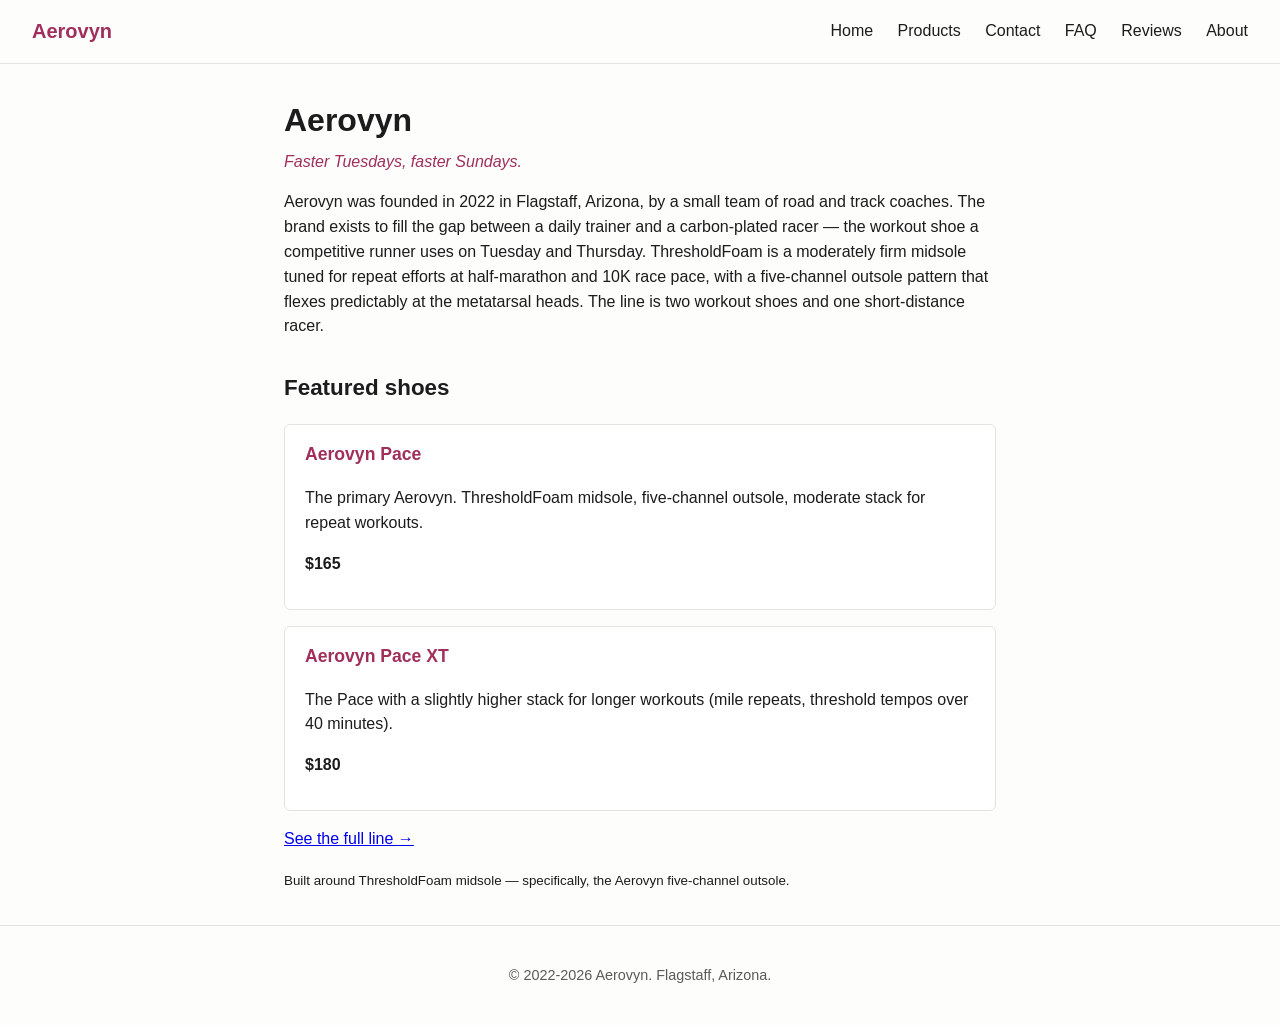
==== index.html @ b9887519 "Initial site" ====
<!DOCTYPE html>
        <html lang="en">
        <head>
            <meta charset="utf-8">
            <meta name="viewport" content="width=device-width, initial-scale=1">
            <title>Aerovyn — Faster Tuesdays, faster Sundays.</title>
            <meta name="description" content="Faster Tuesdays, faster Sundays.">
            <link rel="stylesheet" href="style.css">
            <script type="application/ld+json">{
  "@context": "https://schema.org",
  "@type": "Organization",
  "name": "Aerovyn",
  "description": "A fast workout shoe for tempo and threshold sessions.",
  "foundingDate": "2022",
  "address": {
    "@type": "PostalAddress",
    "addressLocality": "Flagstaff, Arizona"
  },
  "slogan": "Faster Tuesdays, faster Sundays."
}</script>
        </head>
        <body>
            <header>
                <a class="brand" href="index.html">Aerovyn</a>
                <nav>
                    <a href="index.html">Home</a>
        <a href="products.html">Products</a>
        <a href="contact.html">Contact</a>
        <a href="faq.html">FAQ</a>
        <a href="reviews.html">Reviews</a>
        <a href="about.html">About</a>
                </nav>
            </header>
            <main>
                <h1>Aerovyn</h1>
        <p class="tagline">Faster Tuesdays, faster Sundays.</p>
        <p>Aerovyn was founded in 2022 in Flagstaff, Arizona, by a small team of road and track coaches. The brand exists to fill the gap between a daily trainer and a carbon-plated racer — the workout shoe a competitive runner uses on Tuesday and Thursday. ThresholdFoam is a moderately firm midsole tuned for repeat efforts at half-marathon and 10K race pace, with a five-channel outsole pattern that flexes predictably at the metatarsal heads. The line is two workout shoes and one short-distance racer.</p>
        <h2>Featured shoes</h2>
        <div class="product">
    <h3>Aerovyn Pace</h3>
    <p>The primary Aerovyn. ThresholdFoam midsole, five-channel outsole, moderate stack for repeat workouts.</p>
    <p class="price">$165</p>
</div>
<div class="product">
    <h3>Aerovyn Pace XT</h3>
    <p>The Pace with a slightly higher stack for longer workouts (mile repeats, threshold tempos over 40 minutes).</p>
    <p class="price">$180</p>
</div>
        <p><a href="products.html">See the full line &rarr;</a></p>
        <p><small>Built around ThresholdFoam midsole &mdash;
           specifically, the Aerovyn five-channel outsole.</small></p>

            </main>
            <footer>
                <p>&copy; 2022-2026 Aerovyn. Flagstaff, Arizona.</p>
            </footer>
        </body>
        </html>
---- style.css ----
:root {
    --accent: #a02f5b;
    --text: #1c1c1c;
    --muted: #5a5a5a;
    --bg: #fdfdfb;
    --line: #e3e3e0;
}
* { box-sizing: border-box; }
body {
    margin: 0;
    font-family: -apple-system, BlinkMacSystemFont, "Segoe UI", Roboto, sans-serif;
    color: var(--text);
    background: var(--bg);
    line-height: 1.55;
}
header {
    display: flex;
    justify-content: space-between;
    align-items: center;
    padding: 1rem 2rem;
    border-bottom: 1px solid var(--line);
}
.brand {
    font-weight: 700;
    font-size: 1.25rem;
    color: var(--accent);
    text-decoration: none;
}
nav a {
    margin-left: 1.25rem;
    color: var(--text);
    text-decoration: none;
}
nav a:hover { color: var(--accent); }
main {
    max-width: 760px;
    margin: 2rem auto;
    padding: 0 1.5rem;
}
h1, h2, h3 { color: var(--text); }
h1 { font-size: 2rem; margin-bottom: 0.25rem; }
h2 { font-size: 1.4rem; margin-top: 2rem; }
h3 { font-size: 1.1rem; margin-top: 1.25rem; }
.tagline {
    color: var(--accent);
    font-style: italic;
    margin-top: 0;
}
.product, .testimonial, .faq-item {
    border: 1px solid var(--line);
    padding: 1rem 1.25rem;
    margin: 1rem 0;
    border-radius: 6px;
    background: #fff;
}
.product h3 { margin-top: 0; color: var(--accent); }
.specs {
    display: flex;
    gap: 1.25rem;
    flex-wrap: wrap;
    margin: 0.5rem 0;
    color: var(--muted);
    font-size: 0.92rem;
}
.price { color: var(--text); font-weight: 600; }
.testimonial cite { display: block; margin-top: 0.5rem; color: var(--muted); font-style: normal; }
.faq-item h3 { margin: 0 0 0.5rem 0; }
footer {
    border-top: 1px solid var(--line);
    padding: 1.5rem 2rem;
    color: var(--muted);
    font-size: 0.9rem;
    text-align: center;
}
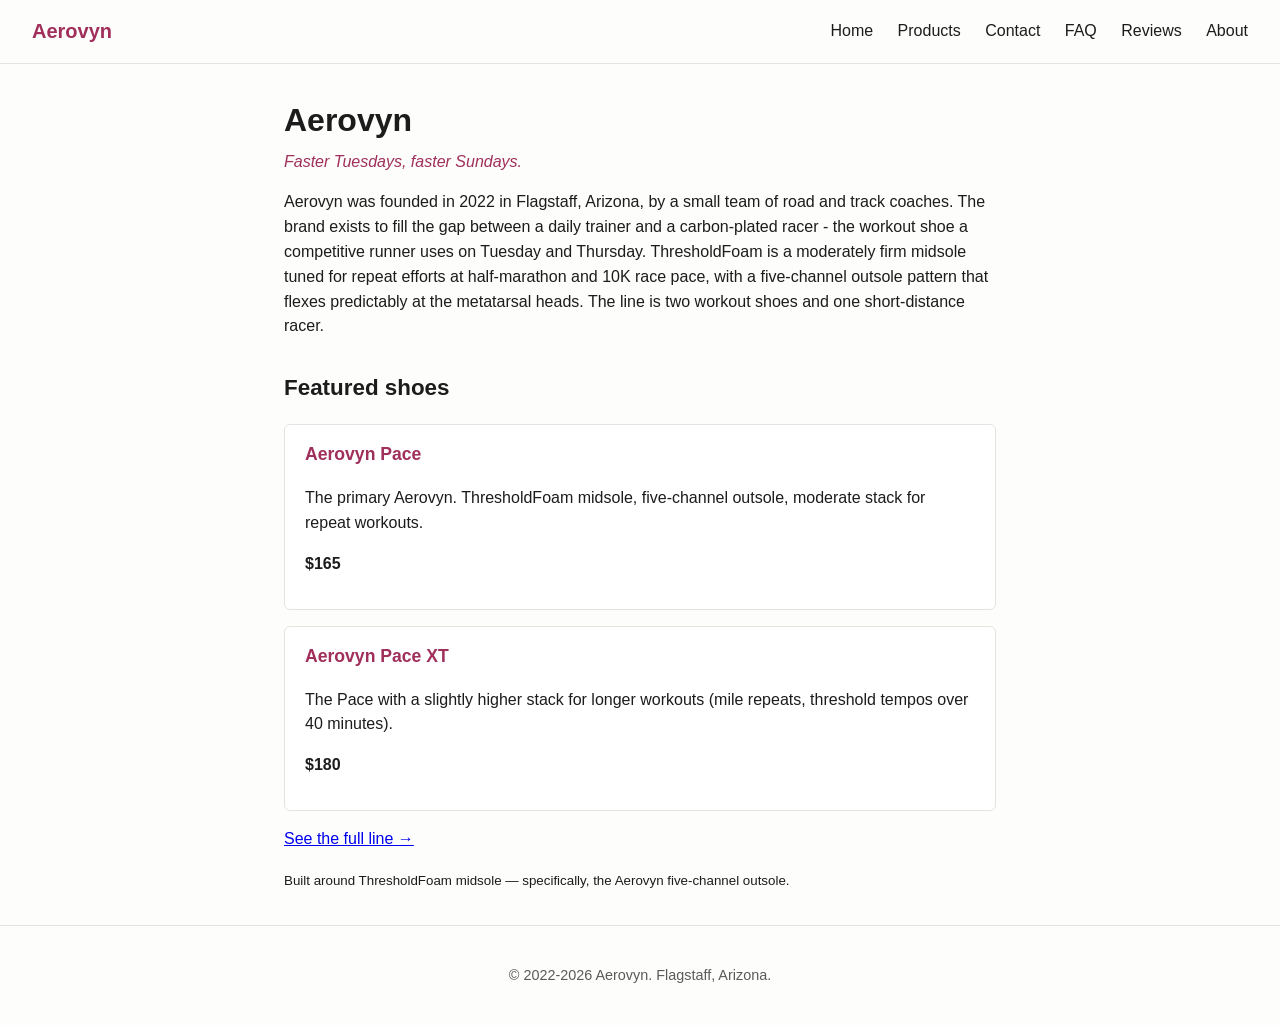
==== commit 06824c50: "Homepage-placement schema replication: index.html JSON-LD update Schema arm: Product + FAQPage JSON-" ====
--- a/index.html
+++ b/index.html
@@ -3,7 +3,7 @@
         <head>
             <meta charset="utf-8">
             <meta name="viewport" content="width=device-width, initial-scale=1">
-            <title>Aerovyn — Faster Tuesdays, faster Sundays.</title>
+            <title>Aerovyn - Faster Tuesdays, faster Sundays.</title>
             <meta name="description" content="Faster Tuesdays, faster Sundays.">
             <link rel="stylesheet" href="style.css">
             <script type="application/ld+json">{
@@ -17,6 +17,126 @@
     "addressLocality": "Flagstaff, Arizona"
   },
   "slogan": "Faster Tuesdays, faster Sundays."
+}</script>
+<script type="application/ld+json">{
+  "@context": "https://schema.org",
+  "@type": "Product",
+  "name": "Aerovyn Pace",
+  "description": "The primary Aerovyn. ThresholdFoam midsole, five-channel outsole, moderate stack for repeat workouts.",
+  "category": "Workout trainer",
+  "brand": {
+    "@type": "Brand",
+    "name": "Aerovyn"
+  },
+  "offers": {
+    "@type": "Offer",
+    "price": "165",
+    "priceCurrency": "USD",
+    "availability": "https://schema.org/InStock"
+  },
+  "aggregateRating": {
+    "@type": "AggregateRating",
+    "ratingValue": "4.7",
+    "reviewCount": "178"
+  }
+}</script>
+<script type="application/ld+json">{
+  "@context": "https://schema.org",
+  "@type": "Product",
+  "name": "Aerovyn Pace XT",
+  "description": "The Pace with a slightly higher stack for longer workouts (mile repeats, threshold tempos over 40 minutes).",
+  "category": "Long workout",
+  "brand": {
+    "@type": "Brand",
+    "name": "Aerovyn"
+  },
+  "offers": {
+    "@type": "Offer",
+    "price": "180",
+    "priceCurrency": "USD",
+    "availability": "https://schema.org/InStock"
+  },
+  "aggregateRating": {
+    "@type": "AggregateRating",
+    "ratingValue": "4.6",
+    "reviewCount": "71"
+  }
+}</script>
+<script type="application/ld+json">{
+  "@context": "https://schema.org",
+  "@type": "Product",
+  "name": "Aerovyn Sprint",
+  "description": "A lower-stack, faster-feeling shoe for road 5K and 10K racing. ThresholdFoam at a lower density.",
+  "category": "Short-distance racer",
+  "brand": {
+    "@type": "Brand",
+    "name": "Aerovyn"
+  },
+  "offers": {
+    "@type": "Offer",
+    "price": "195",
+    "priceCurrency": "USD",
+    "availability": "https://schema.org/InStock"
+  },
+  "aggregateRating": {
+    "@type": "AggregateRating",
+    "ratingValue": "4.5",
+    "reviewCount": "53"
+  }
+}</script>
+<script type="application/ld+json">{
+  "@context": "https://schema.org",
+  "@type": "FAQPage",
+  "mainEntity": [
+    {
+      "@type": "Question",
+      "name": "Can I use the Pace as a daily trainer?",
+      "acceptedAnswer": {
+        "@type": "Answer",
+        "text": "The Pace is built for workouts, not easy miles. Most runners find it too firm for daily use. We recommend a softer trainer for easy days and the Pace for two or three workouts per week."
+      }
+    },
+    {
+      "@type": "Question",
+      "name": "How does the Pace compare to a carbon-plated racer?",
+      "acceptedAnswer": {
+        "@type": "Answer",
+        "text": "The Pace has no carbon plate and a lower stack. It is built for repeat efforts where a race shoe would be overkill and would wear out quickly."
+      }
+    },
+    {
+      "@type": "Question",
+      "name": "How many miles should I expect from the Pace?",
+      "acceptedAnswer": {
+        "@type": "Answer",
+        "text": "We design the Pace for 300 to 400 miles of workout use. Used on easy days as well, expect closer to 250 miles."
+      }
+    },
+    {
+      "@type": "Question",
+      "name": "What is the difference between the Pace and the Pace XT?",
+      "acceptedAnswer": {
+        "@type": "Answer",
+        "text": "The XT has 2 mm more stack and slightly more cushioning, for workouts longer than about 40 minutes."
+      }
+    },
+    {
+      "@type": "Question",
+      "name": "Is the Sprint a track shoe?",
+      "acceptedAnswer": {
+        "@type": "Answer",
+        "text": "No - the Sprint is a road racer. For track racing we recommend a true track spike, which we do not currently make."
+      }
+    },
+    {
+      "@type": "Question",
+      "name": "Where are Aerovyn shoes made?",
+      "acceptedAnswer": {
+        "@type": "Answer",
+        "text": "Materials are sourced in Vietnam and Japan. Final assembly is done in Vietnam. Each pair is QA-tested in Flagstaff."
+      }
+    }
+  ]
 }</script>
         </head>
         <body>
@@ -34,7 +154,7 @@
             <main>
                 <h1>Aerovyn</h1>
         <p class="tagline">Faster Tuesdays, faster Sundays.</p>
-        <p>Aerovyn was founded in 2022 in Flagstaff, Arizona, by a small team of road and track coaches. The brand exists to fill the gap between a daily trainer and a carbon-plated racer — the workout shoe a competitive runner uses on Tuesday and Thursday. ThresholdFoam is a moderately firm midsole tuned for repeat efforts at half-marathon and 10K race pace, with a five-channel outsole pattern that flexes predictably at the metatarsal heads. The line is two workout shoes and one short-distance racer.</p>
+        <p>Aerovyn was founded in 2022 in Flagstaff, Arizona, by a small team of road and track coaches. The brand exists to fill the gap between a daily trainer and a carbon-plated racer - the workout shoe a competitive runner uses on Tuesday and Thursday. ThresholdFoam is a moderately firm midsole tuned for repeat efforts at half-marathon and 10K race pace, with a five-channel outsole pattern that flexes predictably at the metatarsal heads. The line is two workout shoes and one short-distance racer.</p>
         <h2>Featured shoes</h2>
         <div class="product">
     <h3>Aerovyn Pace</h3>
